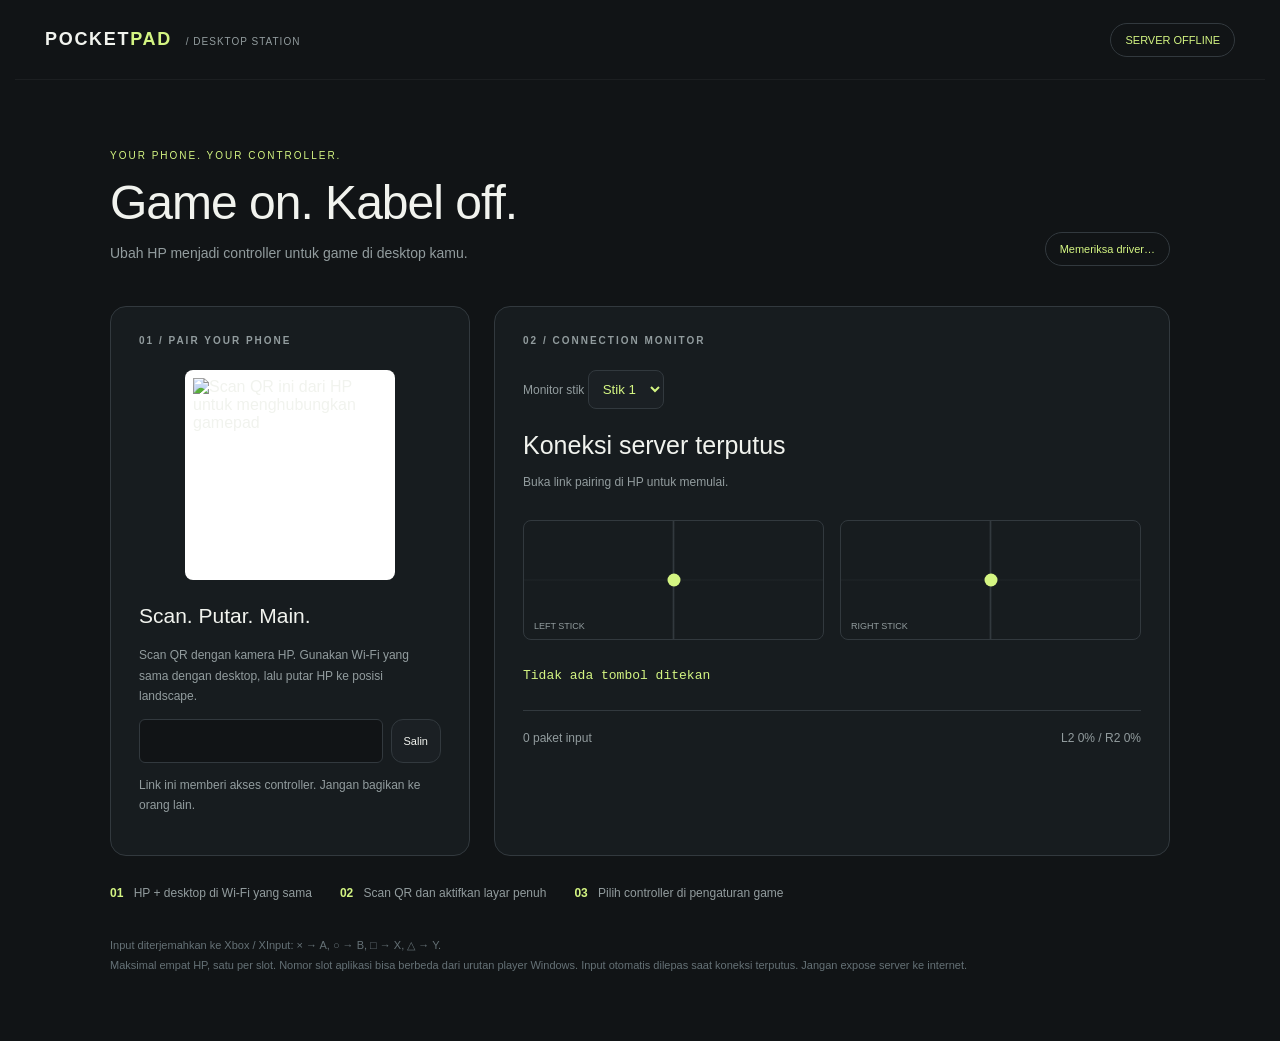
==== static/host.html @ dce37929 "Initial commit: Pocket Pad - Low-latency mobile virtual gamepad for PC" ====
<!doctype html><html lang="id"><head><meta charset="utf-8"><meta name="viewport" content="width=device-width,initial-scale=1"><title>Pocket Pad · Desktop Station</title><link rel="stylesheet" href="/static/style.css"></head><body class="host"><header class="bar"><a class="brand" href="/host">POCKET<span>PAD</span><small> / DESKTOP STATION</small></a><span class="badge" id="server">SERVER ONLINE</span></header><main class="host-shell"><div class="host-title"><div><span class="eyebrow">YOUR PHONE. YOUR CONTROLLER.</span><h1>Game on. Kabel off.</h1><p>Ubah HP menjadi controller untuk game di desktop kamu.</p></div><span class="badge" id="driver">Memeriksa driver…</span></div><div class="host-grid"><section class="pair-card"><h3 class="section-label">01 / PAIR YOUR PHONE</h3><img class="qr" src="/api/qr" alt="Scan QR ini dari HP untuk menghubungkan gamepad"><h2>Scan. Putar. Main.</h2><p>Scan QR dengan kamera HP. Gunakan Wi-Fi yang sama dengan desktop, lalu putar HP ke posisi landscape.</p><div class="url-row"><input id="url" readonly aria-label="Alamat pairing rahasia"><button id="copy">Salin</button></div><p>Link ini memberi akses controller. Jangan bagikan ke orang lain.</p></section><section class="monitor"><h3 class="section-label">02 / CONNECTION MONITOR</h3><label for="host-slot" style="font-size:12px;color:var(--muted)">Monitor stik </label><select id="host-slot" style="background:#1b2024;color:#d4f582;border:1px solid #32393e;border-radius:8px;padding:10px;margin-bottom:14px"><option value="1">Stik 1</option><option value="2">Stik 2</option><option value="3">Stik 3</option><option value="4">Stik 4</option></select><h2 id="connection">Menunggu controller<span style="color:var(--accent)">…</span></h2><p style="font-size:12px" id="subtitle">Buka link pairing di HP untuk memulai.</p><div class="notice" id="notice" hidden></div><div class="live"><div class="axis"><i id="axis-left"></i><span>LEFT STICK</span></div><div class="axis"><i id="axis-right"></i><span>RIGHT STICK</span></div></div><div class="pressed-list" id="buttons">Tidak ada tombol ditekan</div><div class="stats"><span id="packets">0 paket input</span><span id="triggers">L2 0% / R2 0%</span></div></section></div><div class="instructions"><span><b>01</b> HP + desktop di Wi-Fi yang sama</span><span><b>02</b> Scan QR dan aktifkan layar penuh</span><span><b>03</b> Pilih controller di pengaturan game</span></div><p class="host-foot">Input diterjemahkan ke Xbox / XInput: × → A, ○ → B, □ → X, △ → Y.<br>Maksimal empat HP, satu per slot. Nomor slot aplikasi bisa berbeda dari urutan player Windows. Input otomatis dilepas saat koneksi terputus. Jangan expose server ke internet.</p></main><script src="/static/host.js"></script></body></html>
---- static/style.css ----
:root{color-scheme:dark;--bg:#111416;--panel:#1b2024;--edge:#32393e;--text:#f1f3ee;--muted:#929c9e;--accent:#d4f582}*{box-sizing:border-box}body{margin:0;background:var(--bg);color:var(--text);font-family:'Bahnschrift','Segoe UI',sans-serif}button,a{-webkit-tap-highlight-color:transparent}button{font:inherit;color:inherit;cursor:pointer;border:1px solid var(--edge);background:var(--panel);border-radius:12px;min-height:44px}button:focus-visible,a:focus-visible{outline:2px solid var(--accent);outline-offset:3px}a{color:inherit;text-decoration:none}button.pressed{background:#d4f582!important;color:#111!important;border-color:#d4f582!important;box-shadow:0 0 22px #d4f58225!important;transform:translateY(2px)}.controller{height:100dvh;overflow:hidden;touch-action:none;user-select:none;-webkit-user-select:none;padding:env(safe-area-inset-top) env(safe-area-inset-right) env(safe-area-inset-bottom) env(safe-area-inset-left);display:flex;flex-direction:column}.bar{height:64px;flex-shrink:0;display:flex;align-items:center;justify-content:space-between;padding:0 30px;border-bottom:1px solid #ffffff0c;gap:15px}.brand{font-weight:800;font-size:18px;letter-spacing:1.7px}.brand span{color:var(--accent)}.brand small{font-size:10px;font-weight:500;color:var(--muted);letter-spacing:1px;margin-left:10px}.connection{font-size:11px;display:flex;align-items:center;gap:9px}.connection i{width:6px;height:6px;border-radius:50%;background:#9b7770}.connection i.online{background:var(--accent);box-shadow:0 0 10px #d4f58460}#latency{color:var(--muted);padding-left:12px;border-left:1px solid var(--edge);font-variant-numeric:tabular-nums}.utility{background:transparent;border-color:transparent;font-size:12px}.pad{position:relative;flex:1;min-height:0;width:min(1100px,100%);margin:auto;--unit:clamp(45px,8.5vh,78px)}.shoulders{position:absolute;top:5%;display:flex;gap:12px;width:29%}.shoulders.left{left:5%}.shoulders.right{right:5%}.shoulders button{flex:1;height:clamp(44px,8vh,64px);border-radius:16px 16px 9px 9px;font-size:16px;box-shadow:inset 0 2px #ffffff05,0 4px #080a0c}.shoulders small{font-size:8px;color:var(--muted);margin-left:10px;letter-spacing:1px}.dpad,.face{position:absolute;top:27%;display:grid;grid-template-columns:repeat(3,var(--unit));grid-template-rows:repeat(3,var(--unit))}.dpad{left:7%}.face{right:7%}.dpad button{border-radius:10px;font-size:21px;color:#b5bec3;box-shadow:0 4px #080a0c}.dpad .up,.triangle{grid-area:1/2}.dpad .left,.square{grid-area:2/1}.dpad .right,.circle{grid-area:2/3}.dpad .down,.cross{grid-area:3/2}.dpad span{grid-area:2/2;background:#1b2024;margin:-2px;border-radius:8px}.face button{border-radius:50%;font-size:calc(var(--unit)*.56);box-shadow:inset 0 3px #ffffff08,0 5px #080a0c}.triangle{color:#85d8b4}.square{color:#df9acd}.circle{color:#f29792}.cross{color:#8ebef2}.center{position:absolute;left:38%;right:38%;top:13%;text-align:center}.touchplate{height:clamp(55px,16vh,130px);background:#171c1f;border:1px solid #30373b;border-radius:13px;padding:17px 8px 0;position:relative}.touchplate>span{font-size:12px;letter-spacing:4px;color:#8c989b}.signal{font-size:7px;letter-spacing:2px;color:#616e73;margin-top:8px}.ledline{position:absolute;bottom:-1px;left:25%;right:25%;height:2px;background:var(--accent);box-shadow:0 0 12px #d4f58230}.menu{display:flex;align-items:center;justify-content:space-around;margin-top:15px;gap:10px}.menu button{border:0;background:none;font-size:18px;min-width:44px}.menu small{display:block;font-size:7px;color:var(--muted);letter-spacing:1px;margin-top:5px}.menu .home{width:42px;height:42px;border:1px solid var(--edge);border-radius:50%;font-weight:800;font-size:15px}#mode{font-size:9px;color:var(--muted);line-height:1.5;margin-top:15px}.stick-wrap{position:absolute;bottom:3%;display:flex;flex-direction:column;align-items:center;gap:4px}.stick-left{left:31%}.stick-right{right:31%}.stick{width:clamp(82px,18vh,164px);height:clamp(82px,18vh,164px);border:1px solid #333b40;border-radius:50%;background:radial-gradient(circle,#14181b 58%,#20262a 60%,#171c20 71%);display:grid;place-items:center;touch-action:none;box-shadow:inset 0 4px 10px #0009}.knob{width:63%;height:63%;border-radius:50%;background:radial-gradient(circle at 45% 35%,#30393f,#1e262b);border:1px solid #465056;box-shadow:0 6px 12px #0009,inset 0 0 0 6px #252d32;pointer-events:none}.stick.active .knob{border-color:var(--accent)}.stick-click{background:none;border:0;border-radius:8px;font-size:11px;min-height:44px;min-width:64px}.stick-click span{font-size:7px;color:var(--muted);margin-left:5px}footer{flex-shrink:0;height:38px;display:flex;align-items:center;justify-content:space-between;padding:0 30px;color:var(--muted);font-size:9px;letter-spacing:1px}footer b{color:var(--accent)}footer button{border:0;background:none;min-height:30px;font-size:10px;color:var(--muted)}.overlay{position:fixed;inset:0;background:#101416ed;z-index:10;display:grid;place-items:center;padding:24px}.overlay[hidden]{display:none}.overlay section{max-width:450px}.eyebrow{color:var(--accent);font-size:10px;letter-spacing:2px}h1{font-size:38px;line-height:1.15;letter-spacing:-1px;font-weight:500}p{color:var(--muted);line-height:1.7}.primary{display:inline-block;background:var(--accent);color:#16200e;padding:15px 20px;border-radius:8px;font-size:13px;font-weight:600;border:0}.overlay button{display:block;margin-top:15px;background:transparent;border:0;color:var(--muted);font-size:12px}.rotate{display:none}@media(max-height:500px){.bar{height:46px;padding:0 22px}.brand{font-size:14px}.brand small{font-size:8px}.pad{--unit:clamp(44px,11.5vh,58px)}.shoulders{top:3%}.dpad,.face{top:25%}.center{top:8%;left:39%;right:39%}.touchplate{height:62px;padding-top:13px}.menu{margin-top:7px;gap:0}#mode{margin-top:4px;font-size:8px}.stick{width:clamp(76px,22vh,105px);height:clamp(76px,22vh,105px)}.stick-wrap{bottom:0;gap:0}.stick-left{left:30%}.stick-right{right:30%}footer{height:25px}.stick-click{min-height:34px}.shoulders small{display:none}}@media(orientation:portrait) and (max-width:650px){.rotate{position:fixed;inset:0;z-index:9;background:var(--bg);display:flex;flex-direction:column;align-items:center;justify-content:center;padding:25px;text-align:center}.rotate>span{font-size:80px;color:var(--accent)}.rotate h2{font-weight:500}.rotate p{font-size:13px}}@media(max-width:760px){.brand small{display:none}.utility span{display:none}.bar{padding:0 16px}.dpad{left:4%}.face{right:4%}.shoulders.left{left:4%}.shoulders.right{right:4%}.connection{font-size:10px;gap:6px}#hint{display:none}}@media(prefers-reduced-motion:reduce){*{scroll-behavior:auto!important}}
/* Desktop pairing station */
.host{min-height:100vh}.host .bar{height:80px;max-width:1250px;margin:auto}.host-shell{max-width:1120px;margin:65px auto;padding:0 30px}.host-title{display:flex;justify-content:space-between;align-items:end;gap:20px;margin-bottom:40px}.host-title h1{margin:12px 0;font-size:48px}.host-title p{margin:0;font-size:14px}.badge{font-size:11px;border:1px solid var(--edge);border-radius:30px;padding:10px 14px;color:var(--accent);white-space:nowrap}.host-grid{display:grid;grid-template-columns:360px 1fr;gap:24px}.pair-card,.monitor{border:1px solid var(--edge);border-radius:16px;padding:28px;background:#171c1f}.section-label{font-size:10px;letter-spacing:2px;color:var(--muted);margin:0 0 24px}.qr{display:block;width:210px;height:210px;margin:0 auto 24px;border-radius:8px;background:white;padding:8px}.pair-card h2{font-size:21px;font-weight:500}.pair-card p{font-size:12px}.url-row{display:flex;gap:8px}.url-row input{min-width:0;flex:1;background:#111416;border:1px solid var(--edge);border-radius:6px;color:var(--muted);padding:10px;font-size:10px}.url-row button{font-size:11px;padding:0 12px}.monitor h2{font-size:25px;font-weight:500;margin:8px 0}.notice{padding:15px;background:#25251c;color:#e0d5a6;border:1px solid #4c4630;border-radius:8px;font-size:12px;line-height:1.65;margin:20px 0}.notice a{text-decoration:underline}.live{display:grid;grid-template-columns:1fr 1fr;gap:16px;margin:28px 0}.axis{height:120px;border:1px solid var(--edge);border-radius:8px;position:relative;background:linear-gradient(90deg,transparent 49.5%,#32393e 50%,transparent 50.5%),linear-gradient(transparent 49.5%,#32393e 50%,transparent 50.5%)}.axis i{position:absolute;left:50%;top:50%;height:13px;width:13px;border-radius:50%;background:var(--accent);transform:translate(-50%,-50%)}.axis span{position:absolute;bottom:8px;left:10px;font-size:9px;color:var(--muted)}.pressed-list{min-height:42px;color:var(--accent);font-family:Consolas,monospace;font-size:13px}.stats{display:flex;justify-content:space-between;border-top:1px solid var(--edge);padding-top:20px;color:var(--muted);font-size:12px}.instructions{margin-top:30px;display:flex;gap:28px;flex-wrap:wrap;color:var(--muted);font-size:12px}.instructions b{color:var(--accent);margin-right:7px}.host-foot{color:#657176;font-size:11px;margin-top:36px;line-height:1.8}@media(max-width:780px){.host-shell{margin:30px auto}.host-title{align-items:start;flex-direction:column}.host-title h1{font-size:35px}.host-grid{grid-template-columns:1fr}}
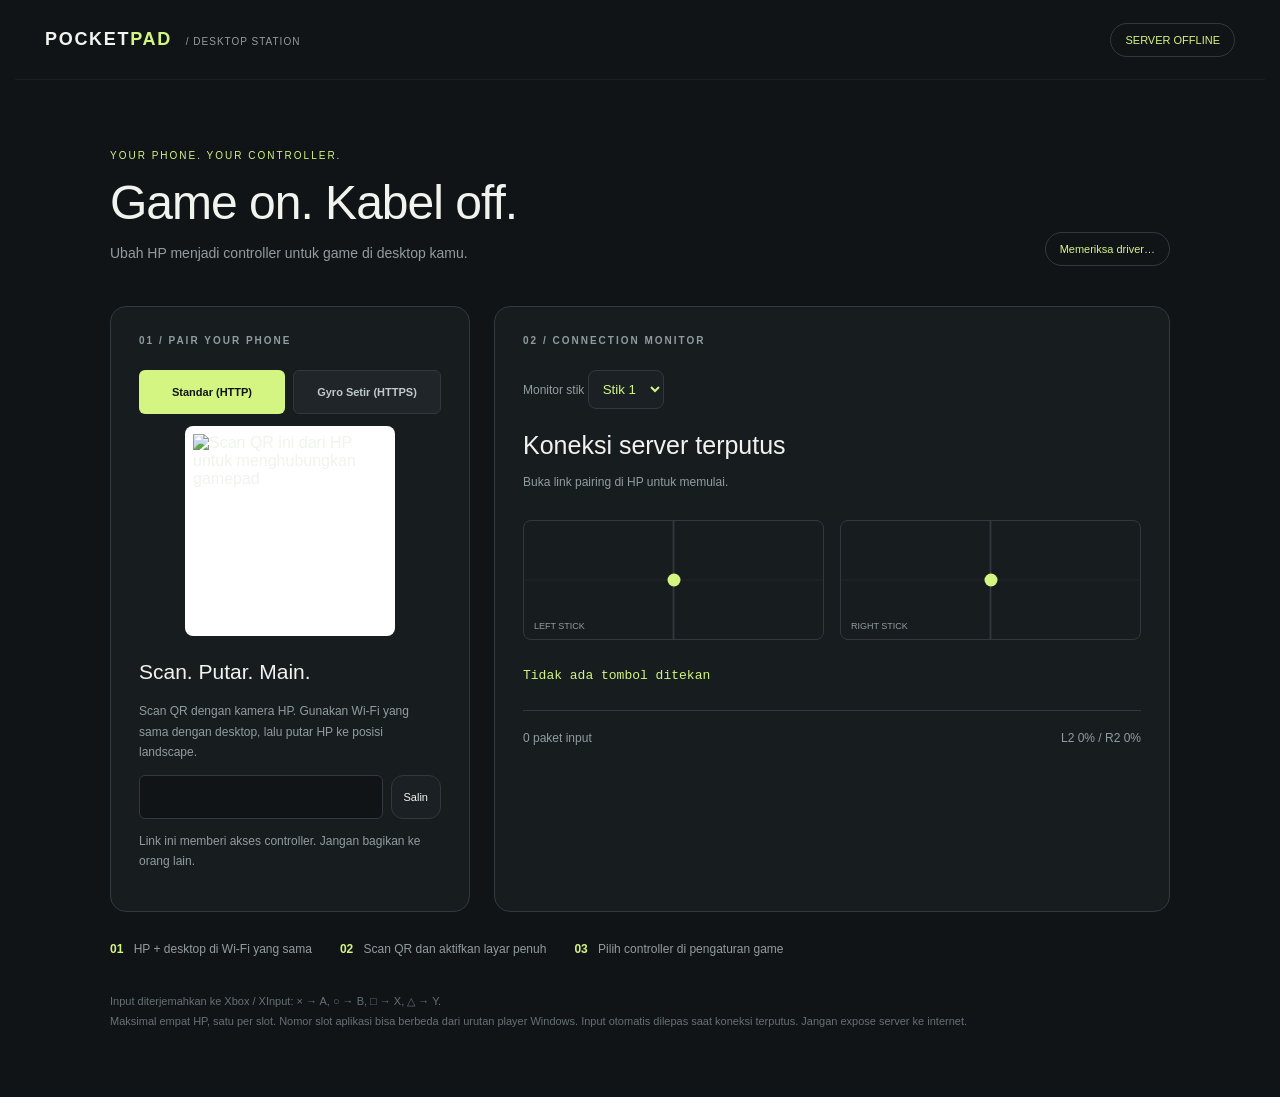
==== commit 756170f1: "Fitur kemudi gyro setir, efek getaran haptic & rumble game, dan dukungan HTTPS otomatis" ====
--- a/static/host.html
+++ b/static/host.html
@@ -1 +1 @@
-<!doctype html><html lang="id"><head><meta charset="utf-8"><meta name="viewport" content="width=device-width,initial-scale=1"><title>Pocket Pad · Desktop Station</title><link rel="stylesheet" href="/static/style.css"></head><body class="host"><header class="bar"><a class="brand" href="/host">POCKET<span>PAD</span><small> / DESKTOP STATION</small></a><span class="badge" id="server">SERVER ONLINE</span></header><main class="host-shell"><div class="host-title"><div><span class="eyebrow">YOUR PHONE. YOUR CONTROLLER.</span><h1>Game on. Kabel off.</h1><p>Ubah HP menjadi controller untuk game di desktop kamu.</p></div><span class="badge" id="driver">Memeriksa driver…</span></div><div class="host-grid"><section class="pair-card"><h3 class="section-label">01 / PAIR YOUR PHONE</h3><img class="qr" src="/api/qr" alt="Scan QR ini dari HP untuk menghubungkan gamepad"><h2>Scan. Putar. Main.</h2><p>Scan QR dengan kamera HP. Gunakan Wi-Fi yang sama dengan desktop, lalu putar HP ke posisi landscape.</p><div class="url-row"><input id="url" readonly aria-label="Alamat pairing rahasia"><button id="copy">Salin</button></div><p>Link ini memberi akses controller. Jangan bagikan ke orang lain.</p></section><section class="monitor"><h3 class="section-label">02 / CONNECTION MONITOR</h3><label for="host-slot" style="font-size:12px;color:var(--muted)">Monitor stik </label><select id="host-slot" style="background:#1b2024;color:#d4f582;border:1px solid #32393e;border-radius:8px;padding:10px;margin-bottom:14px"><option value="1">Stik 1</option><option value="2">Stik 2</option><option value="3">Stik 3</option><option value="4">Stik 4</option></select><h2 id="connection">Menunggu controller<span style="color:var(--accent)">…</span></h2><p style="font-size:12px" id="subtitle">Buka link pairing di HP untuk memulai.</p><div class="notice" id="notice" hidden></div><div class="live"><div class="axis"><i id="axis-left"></i><span>LEFT STICK</span></div><div class="axis"><i id="axis-right"></i><span>RIGHT STICK</span></div></div><div class="pressed-list" id="buttons">Tidak ada tombol ditekan</div><div class="stats"><span id="packets">0 paket input</span><span id="triggers">L2 0% / R2 0%</span></div></section></div><div class="instructions"><span><b>01</b> HP + desktop di Wi-Fi yang sama</span><span><b>02</b> Scan QR dan aktifkan layar penuh</span><span><b>03</b> Pilih controller di pengaturan game</span></div><p class="host-foot">Input diterjemahkan ke Xbox / XInput: × → A, ○ → B, □ → X, △ → Y.<br>Maksimal empat HP, satu per slot. Nomor slot aplikasi bisa berbeda dari urutan player Windows. Input otomatis dilepas saat koneksi terputus. Jangan expose server ke internet.</p></main><script src="/static/host.js"></script></body></html>+<!doctype html><html lang="id"><head><meta charset="utf-8"><meta name="viewport" content="width=device-width,initial-scale=1"><title>Pocket Pad · Desktop Station</title><link rel="stylesheet" href="/static/style.css"></head><body class="host"><header class="bar"><a class="brand" href="/host">POCKET<span>PAD</span><small> / DESKTOP STATION</small></a><span class="badge" id="server">SERVER ONLINE</span></header><main class="host-shell"><div class="host-title"><div><span class="eyebrow">YOUR PHONE. YOUR CONTROLLER.</span><h1>Game on. Kabel off.</h1><p>Ubah HP menjadi controller untuk game di desktop kamu.</p></div><span class="badge" id="driver">Memeriksa driver…</span></div><div class="host-grid"><section class="pair-card"><h3 class="section-label">01 / PAIR YOUR PHONE</h3><div class="qr-mode-selector" style="display:flex;gap:8px;margin-bottom:12px"><button id="btn-proto-http" style="flex:1;background:var(--accent);color:#101214;border:none;border-radius:6px;padding:7px;font-size:11px;font-weight:bold;cursor:pointer">Standar (HTTP)</button><button id="btn-proto-https" style="flex:1;background:#20252a;color:#c0c9ce;border:1px solid #30373d;border-radius:6px;padding:7px;font-size:11px;font-weight:bold;cursor:pointer">Gyro Setir (HTTPS)</button></div><img class="qr" src="/api/qr" alt="Scan QR ini dari HP untuk menghubungkan gamepad"><h2>Scan. Putar. Main.</h2><p>Scan QR dengan kamera HP. Gunakan Wi-Fi yang sama dengan desktop, lalu putar HP ke posisi landscape.</p><div class="url-row"><input id="url" readonly aria-label="Alamat pairing rahasia"><button id="copy">Salin</button></div><p>Link ini memberi akses controller. Jangan bagikan ke orang lain.</p></section><section class="monitor"><h3 class="section-label">02 / CONNECTION MONITOR</h3><label for="host-slot" style="font-size:12px;color:var(--muted)">Monitor stik </label><select id="host-slot" style="background:#1b2024;color:#d4f582;border:1px solid #32393e;border-radius:8px;padding:10px;margin-bottom:14px"><option value="1">Stik 1</option><option value="2">Stik 2</option><option value="3">Stik 3</option><option value="4">Stik 4</option></select><h2 id="connection">Menunggu controller<span style="color:var(--accent)">…</span></h2><p style="font-size:12px" id="subtitle">Buka link pairing di HP untuk memulai.</p><div class="notice" id="notice" hidden></div><div class="live"><div class="axis"><i id="axis-left"></i><span>LEFT STICK</span></div><div class="axis"><i id="axis-right"></i><span>RIGHT STICK</span></div></div><div class="pressed-list" id="buttons">Tidak ada tombol ditekan</div><div class="stats"><span id="packets">0 paket input</span><span id="triggers">L2 0% / R2 0%</span></div></section></div><div class="instructions"><span><b>01</b> HP + desktop di Wi-Fi yang sama</span><span><b>02</b> Scan QR dan aktifkan layar penuh</span><span><b>03</b> Pilih controller di pengaturan game</span></div><p class="host-foot">Input diterjemahkan ke Xbox / XInput: × → A, ○ → B, □ → X, △ → Y.<br>Maksimal empat HP, satu per slot. Nomor slot aplikasi bisa berbeda dari urutan player Windows. Input otomatis dilepas saat koneksi terputus. Jangan expose server ke internet.</p></main><script src="/static/host.js"></script></body></html>
